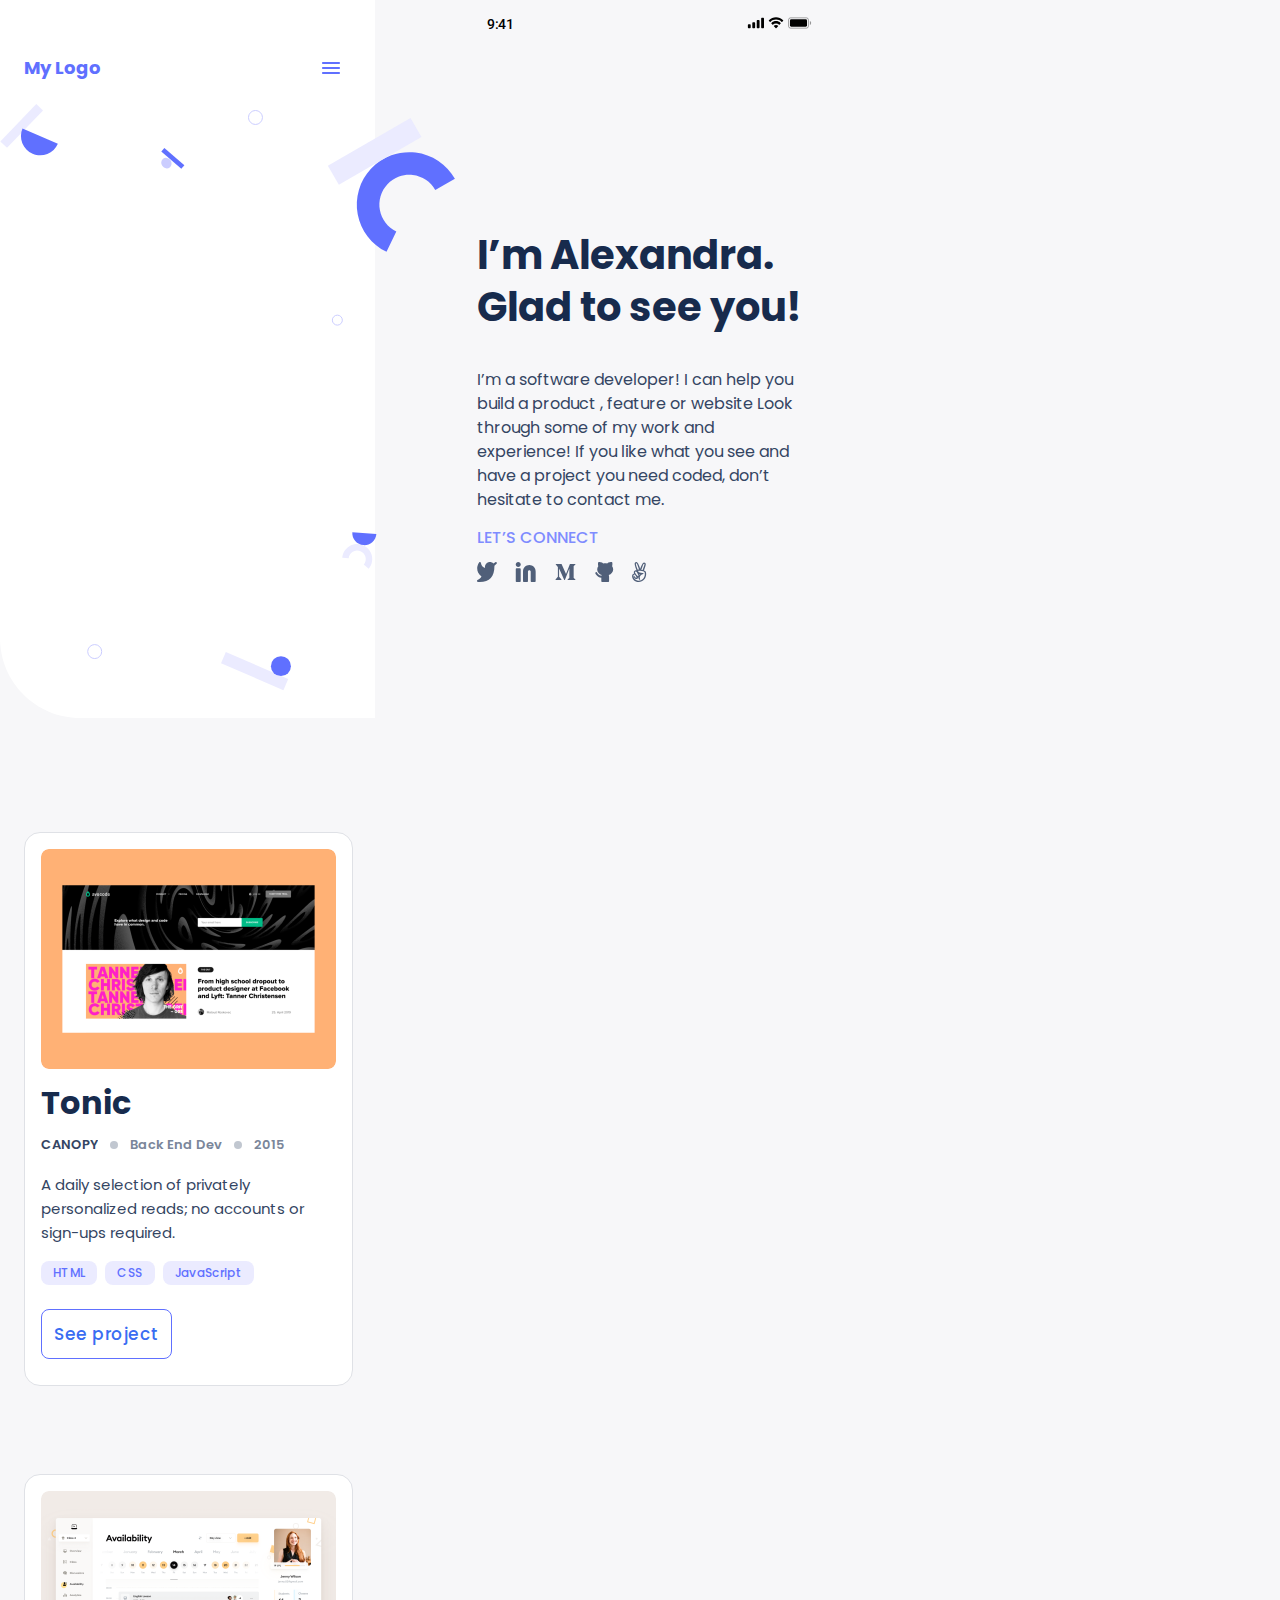
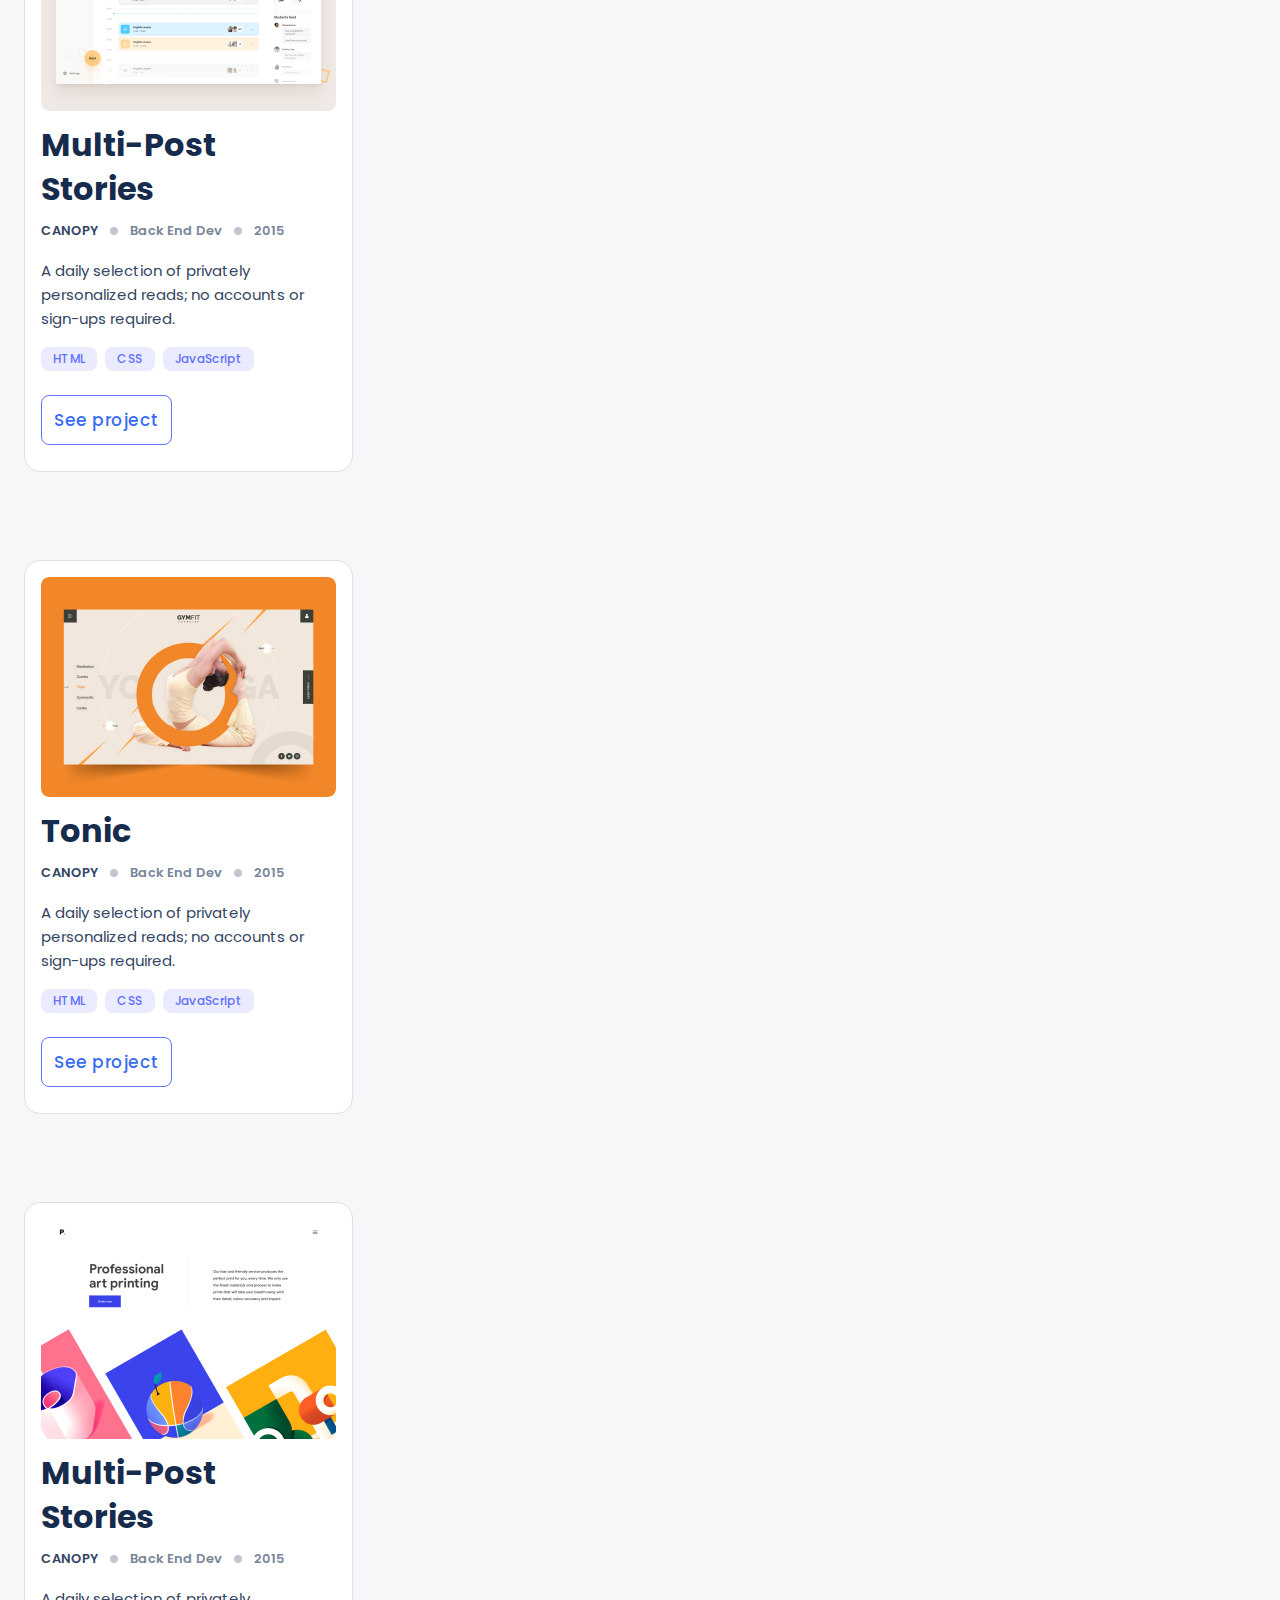
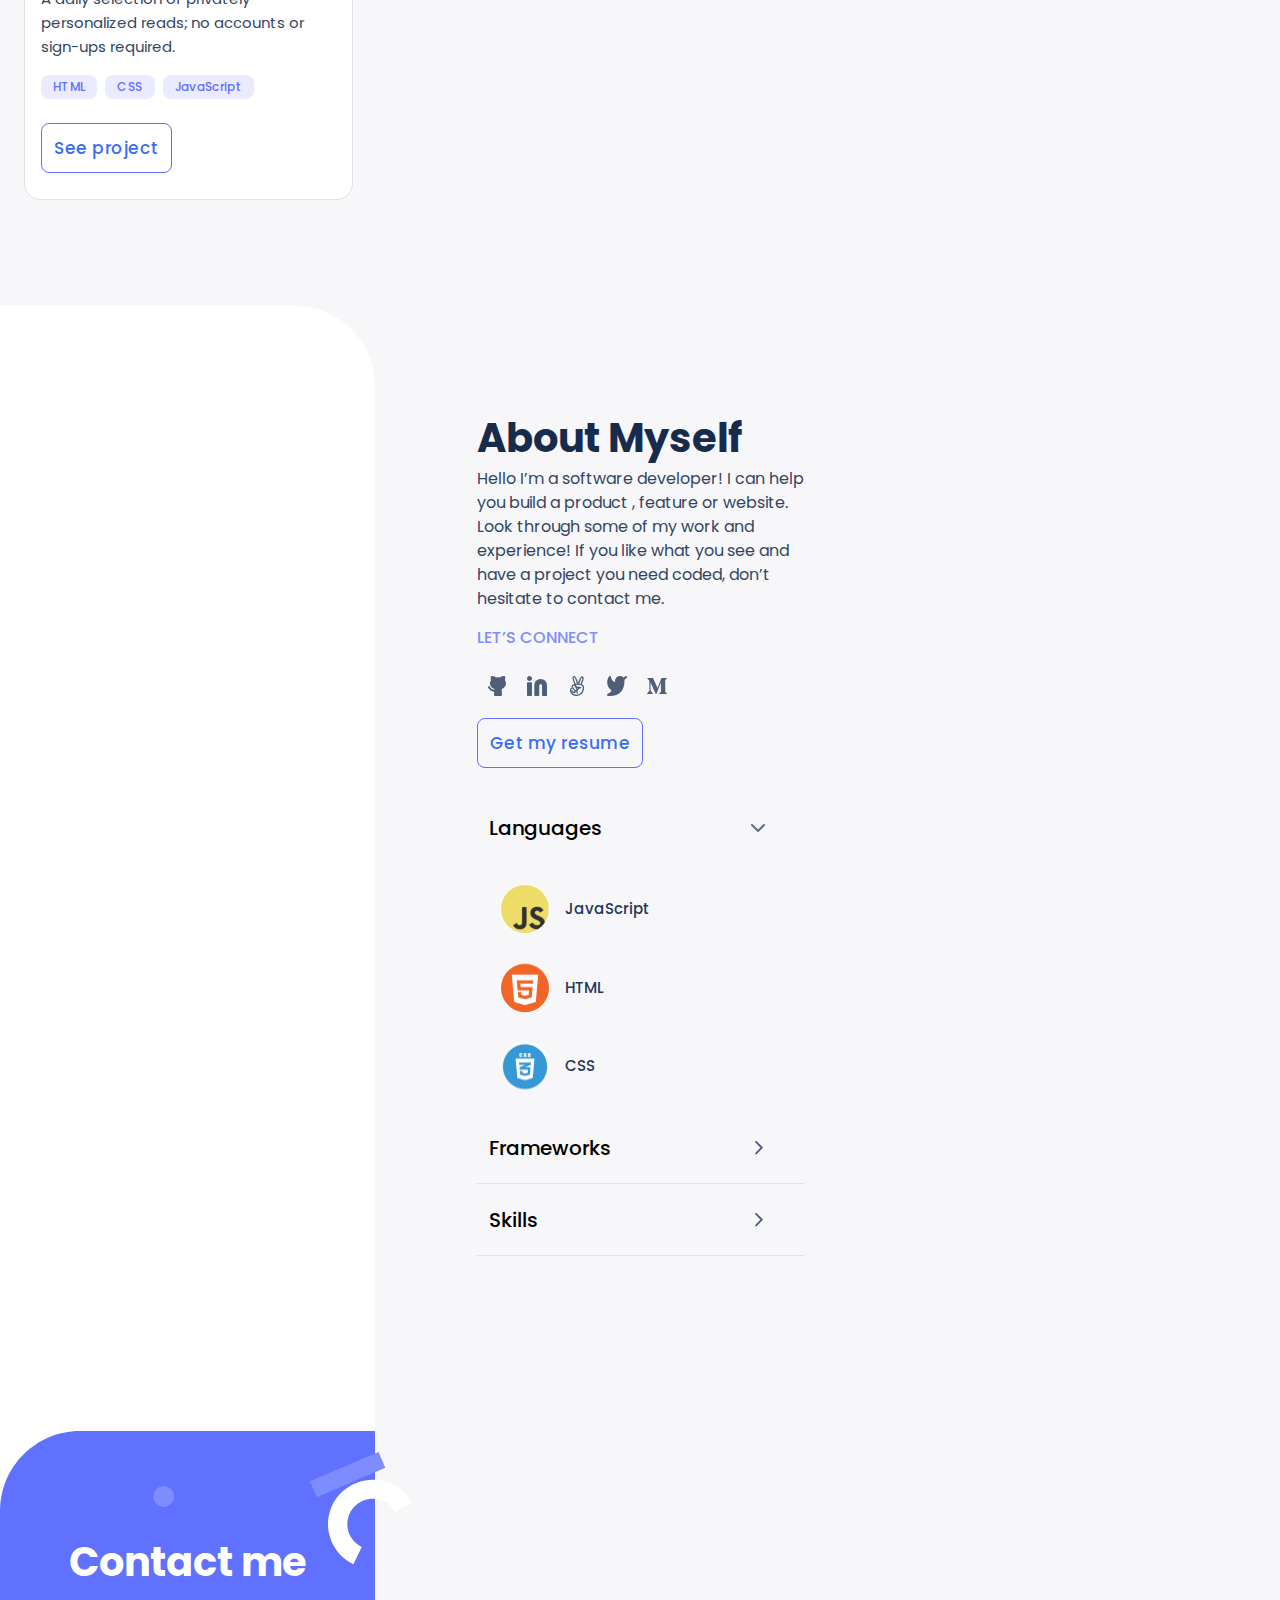
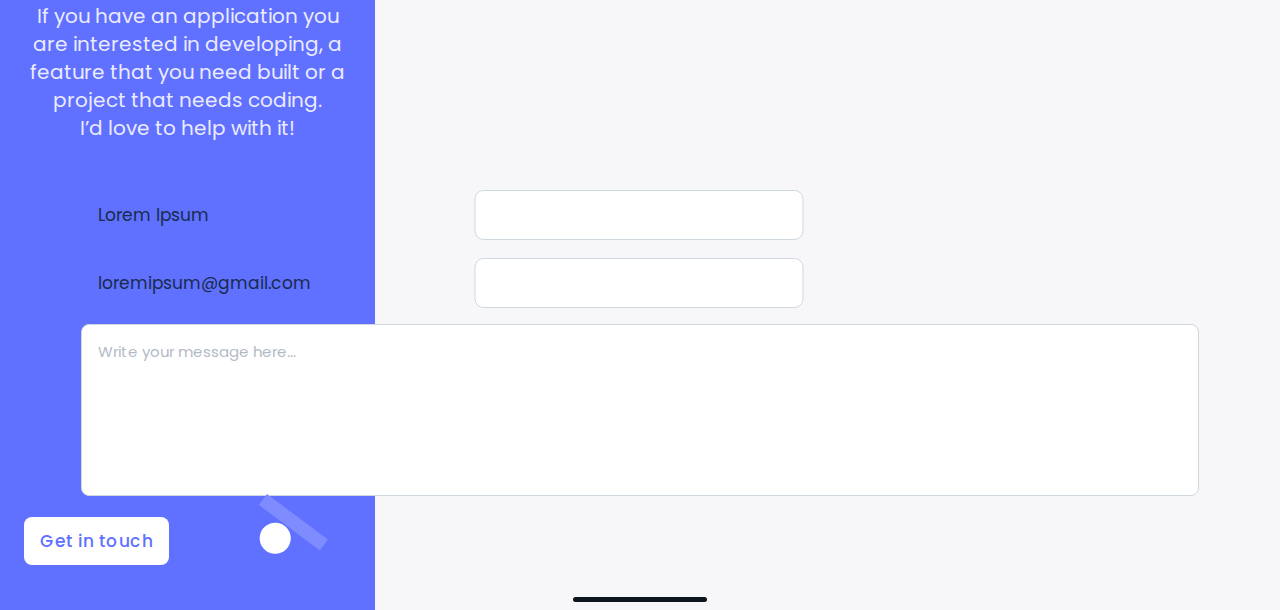
==== mobile-main-page/template-1-mobile-main.html @ d0fcd08b "uploading to git-hub" ====
<!DOCTYPE html>
<html>
  <head>
    <meta charset="utf-8" />
    <meta name="viewport" content="initial-scale=1, width=device-width" />

    <link rel="stylesheet" href="./global.css" />
    <link rel="stylesheet" href="./template-1-mobile-main.css" />
    <link
      rel="stylesheet"
      href="https://fonts.googleapis.com/css2?family=Poppins:wght@400;500;600;700&display=swap"
    />
    <link
      rel="stylesheet"
      href="https://fonts.googleapis.com/css2?family=Roboto:wght@500&display=swap"
    />
  </head>
  <body>
    <div class="template-1-mobile-main">
      <img
        class="header-background-mobile-icon"
        alt=""
        src="./public/headerbackgroundmobile.svg"
      />

      <img
        class="header-shapes-mobile-icon"
        alt=""
        src="./public/headershapes-mobile.svg"
      />

      <img
        class="base-about-my-self"
        alt=""
        src="./public/base-about-my-self.svg"
      />

      <img class="contact-me-icon" alt="" src="./public/contact-me.svg" />

      <div class="text-area1">
        <div class="containerbasic5">
          <div class="container5"></div>
        </div>
        <div class="input-text3">Write your message here...</div>
      </div>
      <div class="text-fieldactivated2">
        <img
          class="containerbasic-icon2"
          alt=""
          src="./public/containerbasic1.svg"
        />

        <div class="input-text4">Lorem Ipsum</div>
      </div>
      <img
        class="contact-form-shapes-mobile"
        alt=""
        src="./public/contact-form-shapesmobile.svg"
      />

      <div class="headline">
        <b class="primary-text18">
          <span class="primary-text-txt-container1">
            <p class="multi-post">I’m Alexandra.</p>
            <p class="multi-post">Glad to see you!</p>
          </span>
        </b>
        <div class="primary-text19">
          I’m a software developer! I can help you build a product , feature or
          website Look through some of my work and experience! If you like what
          you see and have a project you need coded, don’t hesitate to contact
          me.
        </div>
        <div class="social-media2">
          <div class="normal-buttontertiarydisable-group">
            <div class="lets-connect2">LET’S CONNECT</div>
          </div>
        </div>
        <img
          class="social-media-icons1"
          alt=""
          src="./public/social-media-icons1.svg"
        />
      </div>
      <div class="about-my-self">
        <div class="top">
          <b class="primary-text20">About Myself</b>
          <div class="primary-text21">
            Hello I’m a software developer! I can help you build a product ,
            feature or website. Look through some of my work and experience! If
            you like what you see and have a project you need coded, don’t
            hesitate to contact me.
          </div>
          <div class="social-media3">
            <div class="normal-buttontertiarydisable-group">
              <div class="lets-connect2">LET’S CONNECT</div>
            </div>
            <div class="normal-buttontertiarydisable-group">
              <div class="normal-buttontertiarydisable7">
                <img
                  class="iconsicon-menu"
                  alt=""
                  src="./public/iconsicon-github1.svg"
                />
              </div>
              <div class="normal-buttontertiarydisable7">
                <img
                  class="iconsicon-menu"
                  alt=""
                  src="./public/iconsicon--linkedin1.svg"
                />
              </div>
              <div class="normal-buttontertiarydisable7">
                <img
                  class="iconsicon-menu"
                  alt=""
                  src="./public/iconsicon--angelist1.svg"
                />
              </div>
              <div class="normal-buttontertiarydisable7">
                <img
                  class="iconsicon-menu"
                  alt=""
                  src="./public/iconsicon--twitter1.svg"
                />
              </div>
              <div class="normal-buttontertiarydisable7">
                <img
                  class="iconsicon-menu"
                  alt=""
                  src="./public/iconsicon--medium.svg"
                />
              </div>
            </div>
          </div>
          <div class="normal-buttonsecondaryenable4">
            <div class="get-my-resume1">Get my resume</div>
          </div>
        </div>
        <div class="skill-list1">
          <div class="frame-group">
            <div class="languages-group">
              <div class="languages1">Languages</div>
              <div class="normal-buttontertiarydisable11">
                <img
                  class="iconsicon-menu"
                  alt=""
                  src="./public/iconsicon--chevron--down--larger.svg"
                />
              </div>
              <div class="separator-bottom3"></div>
            </div>
            <div class="langguage-list1">
              <div class="html-parent">
                <img
                  class="ellipse-icon"
                  alt=""
                  src="./public/ellipse-1@2x.png"
                />

                <div class="javascript5">JavaScript</div>
              </div>
              <div class="html-parent">
                <div class="javascript5">HTML</div>
                <img
                  class="ellipse-icon"
                  alt=""
                  src="./public/ellipse-13@2x.png"
                />
              </div>
              <div class="html-parent">
                <div class="javascript5">CSS</div>
                <img
                  class="ellipse-icon"
                  alt=""
                  src="./public/ellipse-14@2x.png"
                />
              </div>
            </div>
          </div>
          <div class="languages-group">
            <div class="languages1">Frameworks</div>
            <div class="normal-buttontertiarydisable11">
              <img
                class="iconsicon-menu"
                alt=""
                src="./public/iconsicon--chevron--right--larger1.svg"
              />
            </div>
            <div class="separator-bottom4"></div>
          </div>
          <div class="languages-group">
            <div class="languages1">Skills</div>
            <div class="normal-buttontertiarydisable11">
              <img
                class="iconsicon-menu"
                alt=""
                src="./public/iconsicon--chevron--right--larger1.svg"
              />
            </div>
            <div class="separator-bottom4"></div>
          </div>
        </div>
      </div>
      <div class="works">
        <div class="card-works">
          <img
            class="snapshoot-portfolio-icon4"
            alt=""
            src="./public/snapshoot-portfolio4@2x.png"
          />

          <div class="top">
            <div class="top">
              <b class="project-title4">Tonic</b>
              <div class="client-parent1">
                <div class="client4">
                  <div class="text15">CANOPY</div>
                </div>
                <div class="counter8"></div>
                <div class="role4">
                  <div class="text15">Back End Dev</div>
                </div>
                <div class="counter8"></div>
                <div class="role4">
                  <div class="text15">2015</div>
                </div>
              </div>
            </div>
            <div class="primary-text23">
              A daily selection of privately personalized reads; no accounts or
              sign-ups required.
            </div>
            <div class="tags4">
              <div class="tag15">
                <div class="html6">HTML</div>
              </div>
              <div class="tag15">
                <div class="html6">CSS</div>
              </div>
              <div class="tag15">
                <div class="html6">JavaScript</div>
              </div>
            </div>
            <div class="action4">
              <div class="normal-buttonsecondaryenable5">
                <div class="get-my-resume1">See project</div>
              </div>
            </div>
          </div>
        </div>
        <div class="card-works">
          <img
            class="snapshoot-portfolio-icon4"
            alt=""
            src="./public/snapshoot-portfolio5@2x.png"
          />

          <div class="top">
            <div class="top">
              <b class="project-title5">
                <p class="multi-post">Multi-Post</p>
                <p class="multi-post">Stories</p>
              </b>
              <div class="client-parent1">
                <div class="client4">
                  <div class="text15">CANOPY</div>
                </div>
                <div class="counter8"></div>
                <div class="role4">
                  <div class="text15">Back End Dev</div>
                </div>
                <div class="counter8"></div>
                <div class="role4">
                  <div class="text15">2015</div>
                </div>
              </div>
            </div>
            <div class="primary-text23">
              A daily selection of privately personalized reads; no accounts or
              sign-ups required.
            </div>
            <div class="tags4">
              <div class="tag15">
                <div class="html6">HTML</div>
              </div>
              <div class="tag15">
                <div class="html6">CSS</div>
              </div>
              <div class="tag15">
                <div class="html6">JavaScript</div>
              </div>
            </div>
            <div class="action4">
              <div class="normal-buttonsecondaryenable5">
                <div class="get-my-resume1">See project</div>
              </div>
            </div>
          </div>
        </div>
        <div class="card-works">
          <img
            class="snapshoot-portfolio-icon4"
            alt=""
            src="./public/snapshoot-portfolio6@2x.png"
          />

          <div class="top">
            <div class="top">
              <b class="project-title4">Tonic</b>
              <div class="client-parent1">
                <div class="client4">
                  <div class="text15">CANOPY</div>
                </div>
                <div class="counter8"></div>
                <div class="role4">
                  <div class="text15">Back End Dev</div>
                </div>
                <div class="counter8"></div>
                <div class="role4">
                  <div class="text15">2015</div>
                </div>
              </div>
            </div>
            <div class="primary-text23">
              A daily selection of privately personalized reads; no accounts or
              sign-ups required.
            </div>
            <div class="tags4">
              <div class="tag15">
                <div class="html6">HTML</div>
              </div>
              <div class="tag15">
                <div class="html6">CSS</div>
              </div>
              <div class="tag15">
                <div class="html6">JavaScript</div>
              </div>
            </div>
            <div class="action4">
              <div class="normal-buttonsecondaryenable5">
                <div class="get-my-resume1">See project</div>
              </div>
            </div>
          </div>
        </div>
        <div class="card-works">
          <img
            class="snapshoot-portfolio-icon4"
            alt=""
            src="./public/snapshoot-portfolio7@2x.png"
          />

          <div class="top">
            <div class="top">
              <b class="project-title5">
                <p class="multi-post">Multi-Post</p>
                <p class="multi-post">Stories</p>
              </b>
              <div class="client-parent1">
                <div class="client4">
                  <div class="text15">CANOPY</div>
                </div>
                <div class="counter8"></div>
                <div class="role4">
                  <div class="text15">Back End Dev</div>
                </div>
                <div class="counter8"></div>
                <div class="role4">
                  <div class="text15">2015</div>
                </div>
              </div>
            </div>
            <div class="primary-text23">
              A daily selection of privately personalized reads; no accounts or
              sign-ups required.
            </div>
            <div class="tags4">
              <div class="tag15">
                <div class="html6">HTML</div>
              </div>
              <div class="tag15">
                <div class="html6">CSS</div>
              </div>
              <div class="tag15">
                <div class="html6">JavaScript</div>
              </div>
            </div>
            <div class="action4">
              <div class="normal-buttonsecondaryenable5">
                <div class="get-my-resume1">See project</div>
              </div>
            </div>
          </div>
        </div>
      </div>
      <b class="primary-text30">Contact me</b>
      <div class="primary-text31">
        <p class="multi-post">
          If you have an application you are interested in developing, a feature
          that you need built or a project that needs coding.
        </p>
        <p class="multi-post">I’d love to help with it!</p>
      </div>
      <div class="text-fieldactivated3">
        <img
          class="containerbasic-icon2"
          alt=""
          src="./public/containerbasic1.svg"
        />

        <div class="input-text4">loremipsum@gmail.com</div>
      </div>
      <div class="app-bar-compact-dark-ios">
        <div class="container6"></div>
        <div class="toolbar-dark-compact">
          <div class="toolbar-container"></div>
          <div class="logo-placeholder1">
            <b class="my-logo1">My Logo</b>
          </div>
          <div class="normal-buttontertiaryenabled2">
            <img
              class="iconsicon-menu"
              alt=""
              src="./public/iconsicon--menu.svg"
            />
          </div>
        </div>
      </div>
      <div class="barsstatus-bars-light">
        <div class="rectangle"></div>
        <img
          class="barsstatus-bars-light-child"
          alt=""
          src="./public/group-3.svg"
        />

        <div class="time-style">
          <div class="time"><span class="span">9:4</span>1</div>
        </div>
      </div>
      <div class="home-indicatorlight">
        <div class="shape"></div>
      </div>
      <div class="normal-buttonprimaryenabled1">
        <div class="get-my-resume1">Get in touch</div>
      </div>
    </div>
  </body>
</html>
---- mobile-main-page/global.css ----
body {
  margin: 0;
  line-height: normal;
}

:root {
  /* fonts */
  --body-1: Poppins;
  --font-roboto: Roboto;

  /* font sizes */
  --body-3-size: 15px;
  --font-size-lg: 18px;
  --body-2-bolder-size: 16px;
  --body-1-size: 20px;
  --header-1-size: 48px;
  --theme-1-button-normal-size: 17px;
  --button-small-size: 12px;
  --header-2-size: 40px;
  --caption-1-bolder-size: 13px;
  --font-size-13xl: 32px;

  /* Colors */
  --neutrals-n10: #f7f7f9;
  --theme-1-neutrals-10: #f4f5f7;
  --theme-1-neutrals-3: #344563;
  --neutrals-n700: #253858;
  --neutral-n800: #172b4d;
  --primary-b400: #6070ff;
  --primary-b500: #4053fc;
  --primary-b300: #7f8cff;
  --primary-b5001: #396df2;
  --base-900: #181e25;
  --theme-1-neutrals-1: #091e42;
  --mono-black: #0d151e;
  --neutrals-n40: #dfe1e6;
  --primary-b50: #ebebff;
  --theme-1-neutrals-6: #6b778c;
  --neutrals-n50: #c1c7d0;
  --neutrals-n60: #b3bac5;
  --neutral-n0: #fff;
  --primary-b200: #a7aeff;
  --base-100: #cfd8dc;
  --color-black: #000;
  --neutrals-n100: #7a869a;

  /* Gaps */
  --gap-5xs: 8px;
  --gap-xs: 12px;
  --gap-5xl: 24px;
  --gap-base: 16px;

  /* Paddings */
  --padding-3xs: 10px;
  --padding-xs: 12px;
  --padding-5xs: 8px;
  --padding-5xl: 24px;
  --padding-9xs: 4px;
  --padding-base: 16px;
  --padding-95xl: 114px;

  /* Border radiuses */
  --br-5xs: 8px;
  --br-5xl: 24px;
  --br-base: 16px;

  /* Effects */
  --base-soft: 0px 48px 48px rgba(37, 47, 137, 0.08);
  --button-1: 0px 8px 16px rgba(64, 83, 252, 0.24);
}
---- mobile-main-page/template-1-mobile-main.css ----
.header-background-mobile-icon {
  position: absolute;
  top: 0;
  left: 0;
  width: 375px;
  height: 718px;
}
.header-shapes-mobile-icon {
  position: absolute;
  top: 104px;
  left: 0;
  width: 462px;
  height: 587.15px;
}
.base-about-my-self,
.contact-me-icon {
  position: absolute;
  top: 3506px;
  left: 0;
  width: 375px;
  height: 1263px;
}
.contact-me-icon {
  top: 4631px;
  height: 779px;
}
.container5 {
  position: absolute;
  height: calc(100% + 2px);
  width: calc(100% + 2px);
  top: -1px;
  right: -1px;
  bottom: -1px;
  left: -1px;
  border-radius: var(--br-5xs);
  background-color: var(--neutral-n0);
  border: 1px solid var(--base-100);
  box-sizing: border-box;
}
.containerbasic5 {
  position: absolute;
  height: 100%;
  width: 100%;
  top: 0;
  right: 0;
  bottom: 0;
  left: 0;
}
.input-text3 {
  position: absolute;
  height: calc(100% - 30px);
  width: calc(100% - 54px);
  top: 15px;
  left: 16px;
  line-height: 24px;
  display: inline-block;
}
.text-area1 {
  position: absolute;
  height: 3.14%;
  width: 87.2%;
  top: 94.73%;
  right: 6.4%;
  bottom: 2.13%;
  left: 6.4%;
  font-size: var(--body-3-size);
  color: var(--neutrals-n60);
}
.containerbasic-icon2 {
  position: absolute;
  width: calc(100% + 2px);
  top: calc(50% - 25px);
  right: -1px;
  left: -1px;
  max-width: 100%;
  overflow: hidden;
  height: 50px;
}
.input-text4 {
  position: absolute;
  width: calc(100% - 54px);
  top: calc(50% - 9px);
  left: 16px;
  line-height: 20px;
  display: flex;
  align-items: center;
  height: 18px;
}
.text-fieldactivated2 {
  position: absolute;
  height: 0.89%;
  width: 87.2%;
  top: 92.26%;
  right: 6.4%;
  bottom: 6.86%;
  left: 6.4%;
}
.contact-form-shapes-mobile {
  position: absolute;
  top: 4652px;
  left: 153px;
  width: 265px;
  height: 709.17px;
}
.primary-text-txt-container1 {
  line-break: anywhere;
  width: 100%;
}
.primary-text18 {
  position: relative;
  font-size: var(--header-2-size);
  line-height: 52px;
  display: flex;
  align-items: center;
  width: 327px;
  height: 150px;
  flex-shrink: 0;
}
.lets-connect2,
.primary-text19 {
  position: relative;
  line-height: 24px;
}
.primary-text19 {
  color: var(--theme-1-neutrals-3);
  display: inline-block;
  width: 327px;
  height: 146px;
  flex-shrink: 0;
}
.lets-connect2 {
  font-weight: 500;
}
.social-media2 {
  overflow: hidden;
  display: flex;
  flex-direction: column;
  align-items: flex-start;
  justify-content: flex-start;
  color: var(--primary-b300);
}
.social-media-icons1 {
  position: relative;
  width: 170.17px;
  height: 20px;
}
.headline {
  position: absolute;
  top: 92px;
  left: calc(50% - 187.5px);
  overflow: hidden;
  display: flex;
  flex-direction: column;
  align-items: flex-start;
  justify-content: flex-start;
  padding: var(--padding-95xl) var(--padding-5xl);
  gap: var(--gap-xs);
  font-size: var(--body-2-bolder-size);
}
.primary-text20,
.primary-text21 {
  position: relative;
  width: 327px;
  flex-shrink: 0;
}
.primary-text20 {
  font-size: var(--header-2-size);
  line-height: 52px;
  display: flex;
  align-items: center;
  height: 35px;
}
.primary-text21 {
  line-height: 24px;
  color: var(--theme-1-neutrals-3);
  display: inline-block;
  height: 147px;
}
.normal-buttontertiarydisable7 {
  border-radius: var(--br-5xs);
  overflow: hidden;
  display: flex;
  flex-direction: row;
  align-items: flex-start;
  justify-content: flex-start;
  padding: var(--padding-5xs);
}
.normal-buttontertiarydisable-group,
.social-media3 {
  overflow: hidden;
  display: flex;
  flex-direction: row;
  align-items: center;
  justify-content: flex-start;
}
.social-media3 {
  flex-direction: column;
  align-items: flex-start;
  gap: var(--gap-base);
  color: var(--primary-b300);
}
.get-my-resume1 {
  position: relative;
  letter-spacing: 0.03em;
  line-height: 24px;
  font-weight: 500;
}
.normal-buttonsecondaryenable4,
.top {
  overflow: hidden;
  display: flex;
  justify-content: flex-start;
}
.normal-buttonsecondaryenable4 {
  border-radius: var(--br-5xs);
  border: 1px solid var(--primary-b400);
  flex-direction: row;
  align-items: center;
  padding: var(--padding-xs);
  text-align: center;
  font-size: var(--theme-1-button-normal-size);
  color: var(--primary-b5001);
}
.top {
  flex-direction: column;
  align-items: flex-start;
  gap: var(--gap-xs);
}
.languages1 {
  position: absolute;
  width: calc(100% - 90px);
  top: calc(50% - 12px);
  left: 12px;
  line-height: 24px;
  font-weight: 500;
  display: flex;
  align-items: center;
}
.normal-buttontertiarydisable11 {
  position: absolute;
  top: calc(50% - 20px);
  right: 26px;
  border-radius: var(--br-5xs);
  overflow: hidden;
  display: flex;
  flex-direction: row;
  align-items: flex-start;
  justify-content: flex-start;
  padding: var(--padding-5xs);
}
.separator-bottom3 {
  position: absolute;
  width: 100%;
  right: 0;
  bottom: 0;
  left: 0;
  background-color: var(--neutrals-n40);
  height: 1px;
  display: none;
}
.languages-group {
  position: relative;
  width: 327px;
  height: 72px;
  overflow: hidden;
  flex-shrink: 0;
}
.ellipse-icon {
  position: absolute;
  top: calc(50% - 25.36px);
  left: 11px;
  border-radius: 50%;
  width: 50px;
  height: 50px;
  object-fit: cover;
}
.javascript5 {
  position: absolute;
  width: calc(100% - 88px);
  top: calc(50% - 12.36px);
  left: 76px;
  line-height: 20px;
  font-weight: 500;
  display: flex;
  align-items: center;
  height: 24px;
}
.html-parent {
  position: relative;
  border-radius: var(--br-5xs);
  background-color: var(--neutrals-n10);
  width: 303px;
  height: 66.72px;
  overflow: hidden;
  flex-shrink: 0;
}
.frame-group,
.langguage-list1 {
  overflow: hidden;
  display: flex;
  flex-direction: column;
  justify-content: flex-start;
}
.langguage-list1 {
  align-items: center;
  padding: var(--padding-xs);
  gap: var(--gap-xs);
  font-size: var(--body-3-size);
  color: var(--neutrals-n700);
}
.frame-group {
  align-items: flex-start;
}
.separator-bottom4 {
  position: absolute;
  width: 100%;
  right: 0;
  bottom: 0;
  left: 0;
  background-color: var(--neutrals-n40);
  height: 1px;
}
.about-my-self,
.skill-list1 {
  overflow: hidden;
  display: flex;
  flex-direction: column;
  align-items: center;
  justify-content: flex-start;
}
.skill-list1 {
  font-size: var(--body-1-size);
  color: var(--color-black);
}
.about-my-self {
  position: absolute;
  top: 3506px;
  left: calc(50% - 187.5px);
  padding: var(--padding-95xl) var(--padding-5xl);
  gap: var(--gap-5xl);
  font-size: var(--body-2-bolder-size);
}
.snapshoot-portfolio-icon4 {
  position: relative;
  border-radius: var(--br-5xs);
  width: 295px;
  height: 220px;
  overflow: hidden;
  flex-shrink: 0;
  object-fit: cover;
}
.project-title4 {
  position: relative;
  line-height: 44px;
  display: inline-block;
  width: 295px;
  height: 36px;
  flex-shrink: 0;
}
.text15 {
  position: relative;
  line-height: 16px;
  font-weight: 600;
}
.client4 {
  overflow: hidden;
  display: flex;
  flex-direction: row;
  align-items: center;
  justify-content: flex-start;
  padding: var(--padding-5xs) 0;
  color: var(--theme-1-neutrals-3);
}
.counter8 {
  position: relative;
  border-radius: 50%;
  background-color: var(--neutrals-n50);
  width: 8px;
  height: 8px;
}
.client-parent1,
.role4 {
  overflow: hidden;
  display: flex;
  flex-direction: row;
  align-items: center;
  justify-content: flex-start;
}
.role4 {
  padding: var(--padding-5xs) 0;
}
.client-parent1 {
  gap: var(--gap-xs);
  font-size: var(--caption-1-bolder-size);
  color: var(--neutrals-n100);
}
.primary-text23 {
  position: relative;
  font-size: var(--body-3-size);
  line-height: 24px;
  color: var(--theme-1-neutrals-3);
  display: inline-block;
  width: 295px;
  height: 76px;
  flex-shrink: 0;
}
.html6 {
  position: relative;
  letter-spacing: 0.03em;
  line-height: 16px;
  font-weight: 500;
}
.tag15 {
  border-radius: var(--br-5xs);
  background-color: var(--primary-b50);
  padding: var(--padding-9xs) var(--padding-xs);
}
.normal-buttonsecondaryenable5,
.tag15,
.tags4 {
  overflow: hidden;
  display: flex;
  flex-direction: row;
  align-items: center;
  justify-content: flex-start;
}
.tags4 {
  gap: var(--gap-5xs);
  font-size: var(--button-small-size);
  color: var(--primary-b400);
}
.normal-buttonsecondaryenable5 {
  position: absolute;
  top: calc(50% - 24px);
  left: 0;
  border-radius: var(--br-5xs);
  border: 1px solid var(--primary-b400);
  padding: var(--padding-xs);
}
.action4 {
  position: relative;
  width: 295px;
  height: 72px;
  text-align: center;
  font-size: var(--theme-1-button-normal-size);
  color: var(--primary-b5001);
}
.card-works {
  border-radius: var(--br-base);
  background-color: var(--neutral-n0);
  border: 1px solid var(--neutrals-n40);
  overflow: hidden;
  display: flex;
  flex-direction: column;
  align-items: center;
  justify-content: flex-start;
  padding: var(--padding-base);
  gap: var(--gap-xs);
}
.multi-post {
  margin: 0;
}
.project-title5 {
  position: relative;
  line-height: 44px;
  display: inline-block;
  width: 295px;
  height: 80px;
  flex-shrink: 0;
}
.works {
  position: absolute;
  top: 718px;
  left: 0;
  overflow: hidden;
  display: flex;
  flex-direction: column;
  align-items: center;
  justify-content: flex-start;
  padding: var(--padding-95xl) var(--padding-5xl);
  gap: 88px;
  font-size: var(--font-size-13xl);
}
.primary-text30,
.primary-text31 {
  position: absolute;
  text-align: center;
}
.primary-text30 {
  top: 4734px;
  left: -213px;
  font-size: var(--header-2-size);
  line-height: 52px;
  display: flex;
  color: var(--neutral-n0);
  align-items: center;
  justify-content: center;
  width: 801px;
  height: 56px;
}
.primary-text31 {
  top: 4802px;
  left: 24px;
  font-size: var(--body-1-size);
  line-height: 28px;
  color: var(--primary-b50);
  display: inline-block;
  width: 327px;
  height: 137px;
}
.text-fieldactivated3 {
  position: absolute;
  height: 0.89%;
  width: 87.2%;
  top: 93.51%;
  right: 6.4%;
  bottom: 5.6%;
  left: 6.4%;
}
.container6,
.toolbar-container {
  position: absolute;
  height: 100%;
  width: 100%;
  top: 0;
  right: 0;
  bottom: 0;
  left: 0;
  display: none;
}
.container6 {
  background: linear-gradient(
    180deg,
    rgba(24, 30, 37, 0.64),
    rgba(24, 30, 37, 0.08) 84%,
    rgba(24, 30, 37, 0.02) 92%,
    rgba(24, 30, 37, 0)
  );
}
.toolbar-container {
  background-color: var(--base-900);
}
.my-logo1 {
  position: relative;
  line-height: 20px;
}
.logo-placeholder1 {
  position: absolute;
  top: calc(50% - 20px);
  left: 12px;
  overflow: hidden;
  display: flex;
  flex-direction: row;
  align-items: center;
  justify-content: flex-start;
  padding: var(--padding-3xs) var(--padding-xs);
}
.iconsicon-menu {
  position: relative;
  width: 24px;
  height: 24px;
  overflow: hidden;
  flex-shrink: 0;
}
.normal-buttontertiaryenabled2 {
  position: absolute;
  top: calc(50% - 20px);
  right: 24px;
  border-radius: var(--br-5xs);
  overflow: hidden;
  display: flex;
  flex-direction: row;
  align-items: flex-start;
  justify-content: flex-start;
  padding: var(--padding-5xs);
}
.toolbar-dark-compact {
  position: absolute;
  height: calc(100% - 44px);
  width: 100%;
  top: 44px;
  right: 0;
  bottom: 0;
  left: 0;
}
.app-bar-compact-dark-ios {
  position: absolute;
  top: 0;
  left: 0;
  width: 375px;
  height: 92px;
  text-align: center;
  font-size: var(--font-size-lg);
  color: var(--primary-b400);
}
.rectangle {
  position: absolute;
  height: 100%;
  width: 100%;
  top: 0;
  right: 0;
  bottom: 0;
  left: 0;
}
.barsstatus-bars-light-child {
  position: absolute;
  top: 17.33px;
  right: 14.67px;
  width: 66.66px;
  height: 11.34px;
}
.span {
  letter-spacing: -0.28px;
}
.time,
.time-style {
  position: absolute;
  width: 54px;
}
.time {
  top: calc(50% - 7.5px);
  left: 0;
  font-weight: 500;
  display: inline-block;
}
.time-style {
  top: 13px;
  left: 21px;
  height: 21px;
}
.barsstatus-bars-light {
  position: absolute;
  top: 0;
  left: calc(50% - 187.5px);
  width: 375px;
  height: 44px;
  overflow: hidden;
  text-align: center;
  font-size: 14px;
  color: var(--color-black);
  font-family: var(--font-roboto);
}
.shape {
  position: absolute;
  bottom: 8px;
  left: calc(50% - 67.5px);
  border-radius: 10px;
  background-color: var(--mono-black);
  width: 134px;
  height: 5px;
}
.home-indicatorlight {
  position: absolute;
  bottom: 0;
  left: calc(50% - 187.5px);
  width: 375px;
  height: 34px;
}
.normal-buttonprimaryenabled1 {
  position: absolute;
  top: 5317px;
  left: 24px;
  border-radius: var(--br-5xs);
  background-color: var(--neutral-n0);
  overflow: hidden;
  display: flex;
  flex-direction: row;
  align-items: center;
  justify-content: flex-start;
  padding: var(--padding-xs) var(--padding-base);
  text-align: center;
  color: var(--primary-b400);
}
.template-1-mobile-main {
  position: relative;
  background-color: var(--neutrals-n10);
  width: 100%;
  height: 5410px;
  overflow: hidden;
  text-align: left;
  font-size: var(--theme-1-button-normal-size);
  color: var(--neutral-n800);
  font-family: var(--body-1);
}
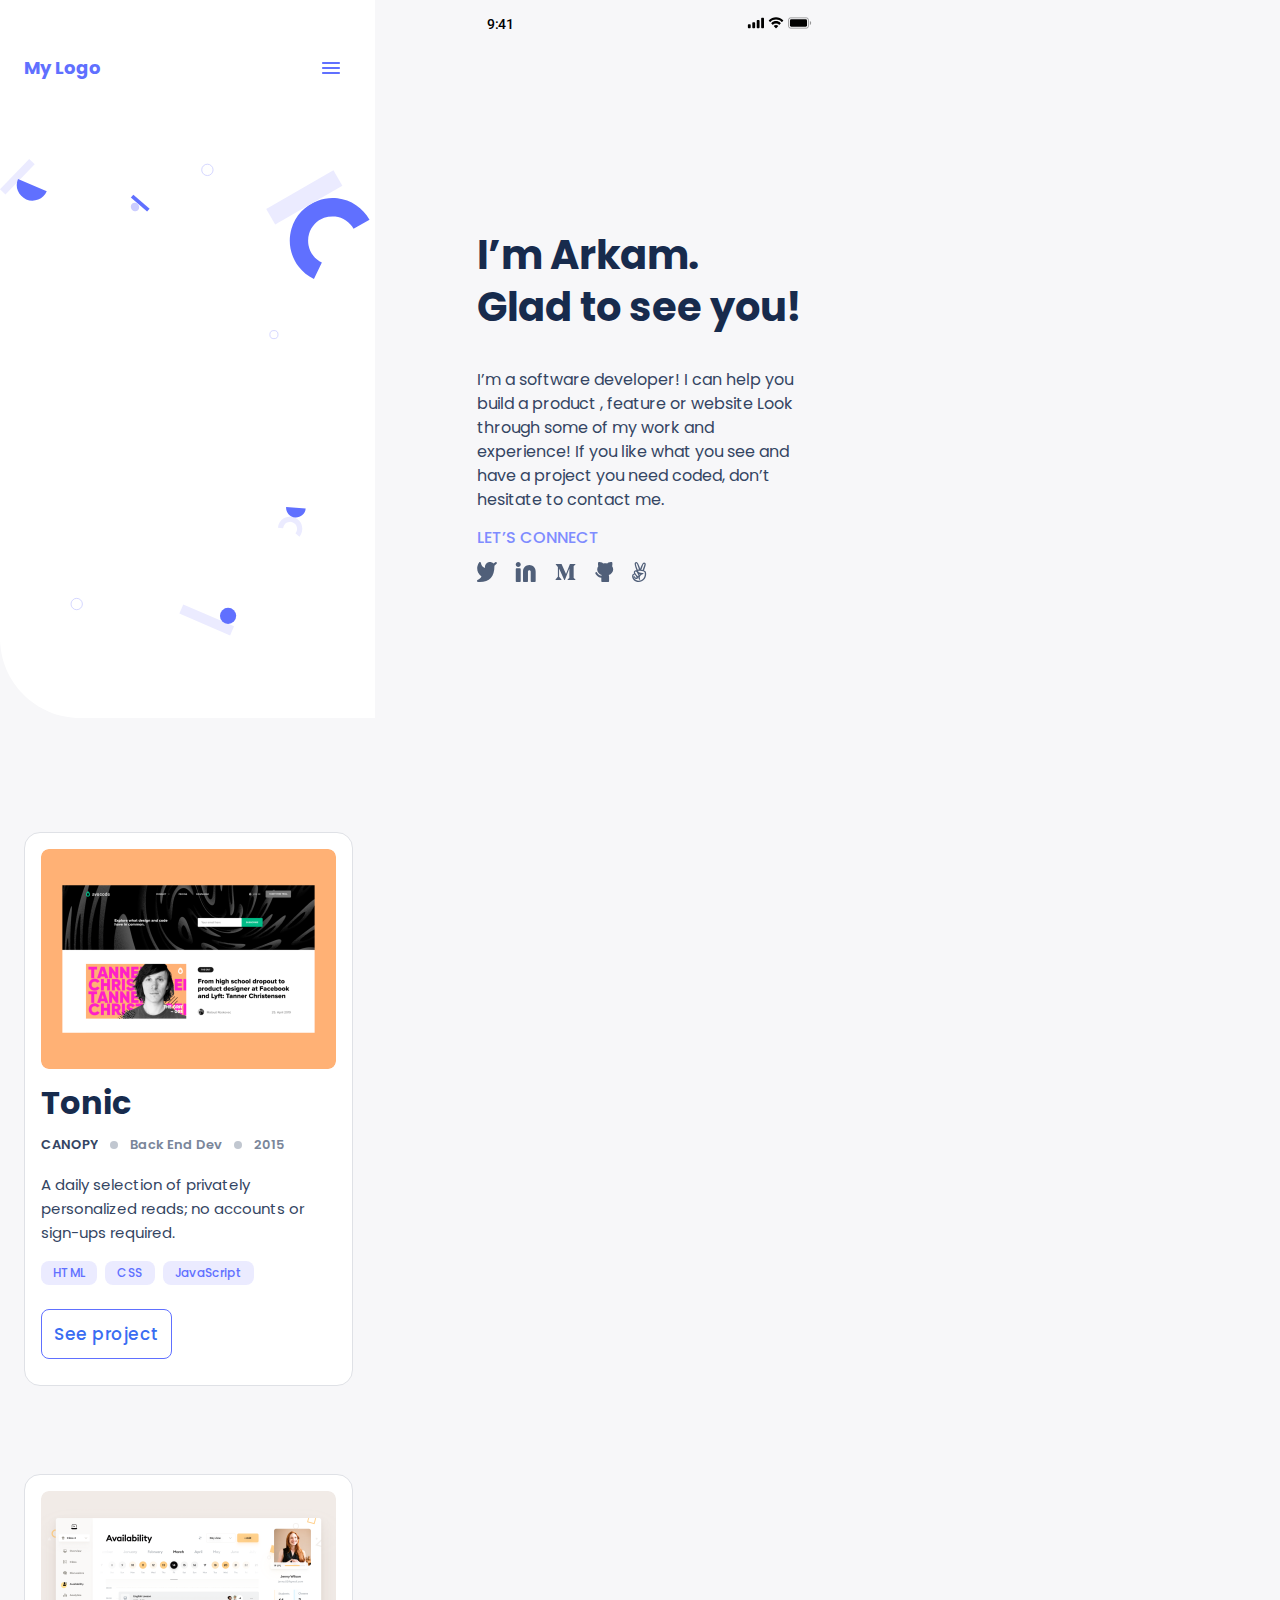
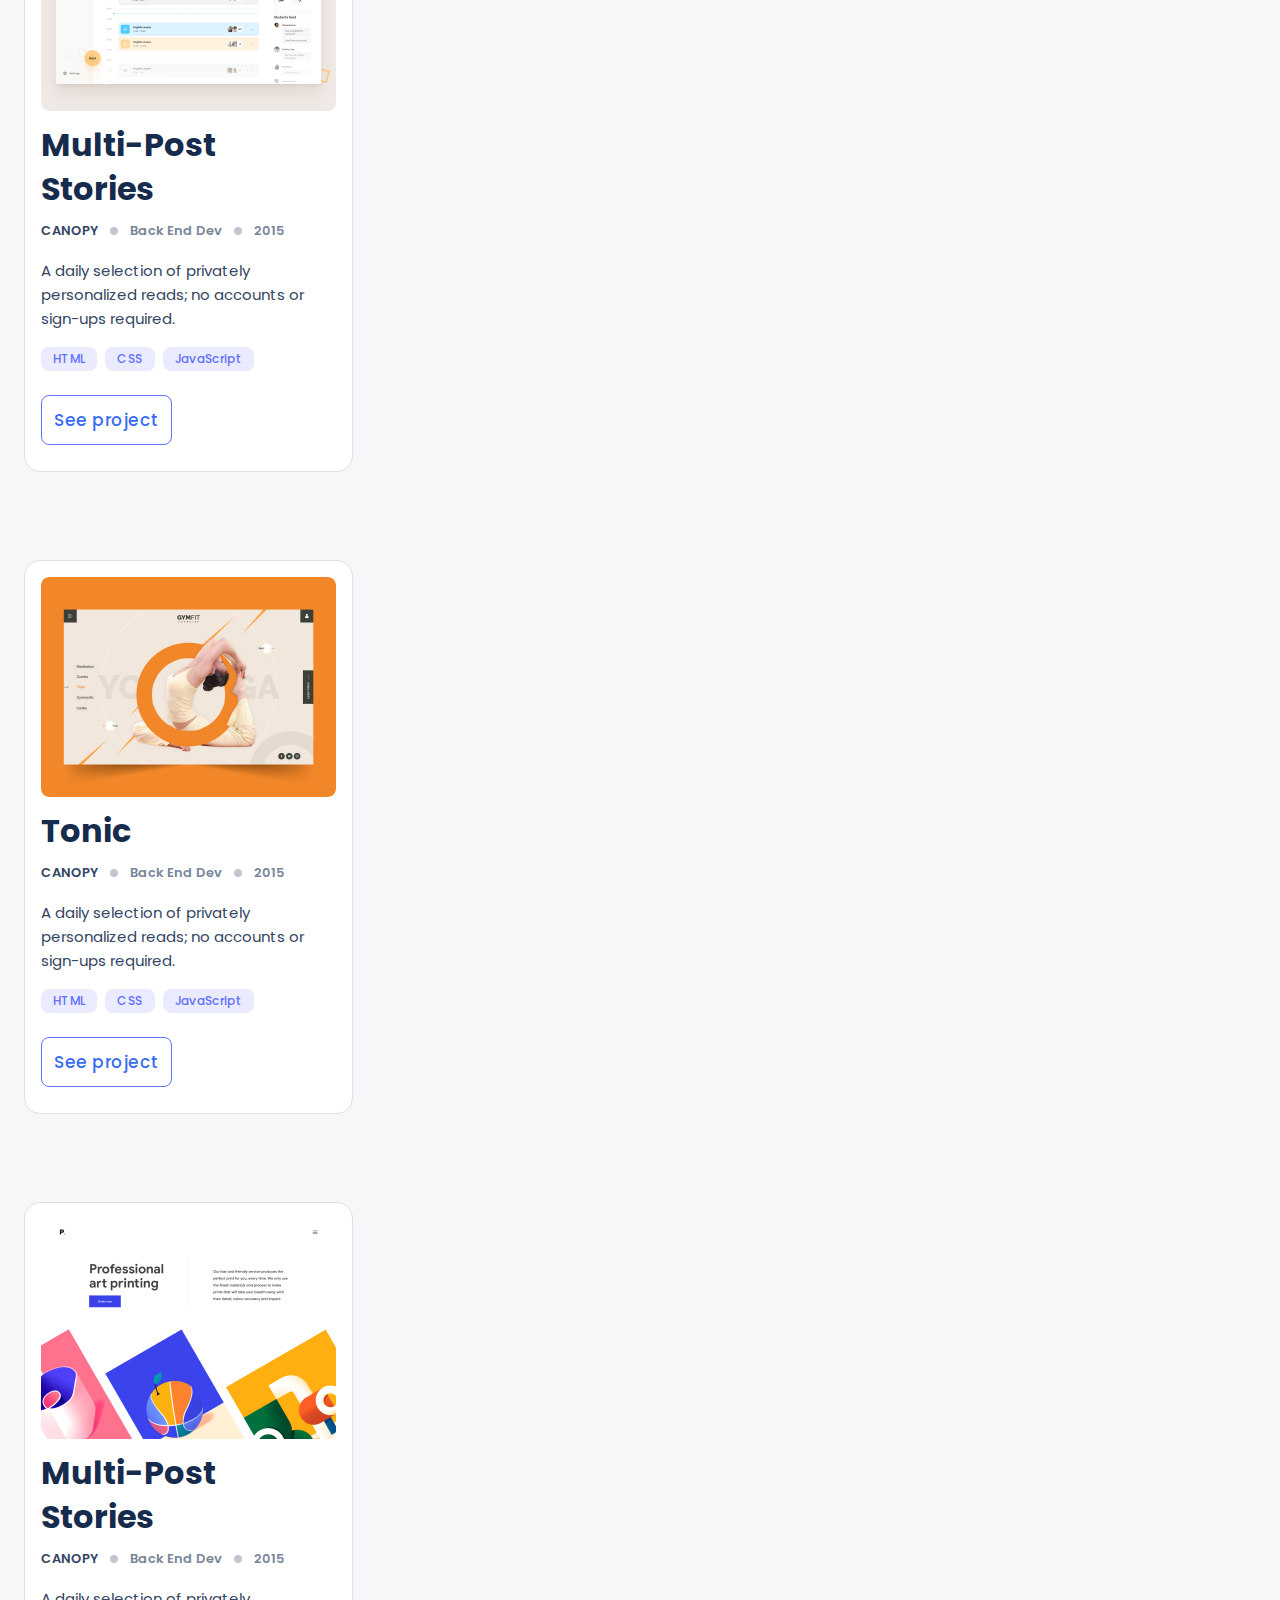
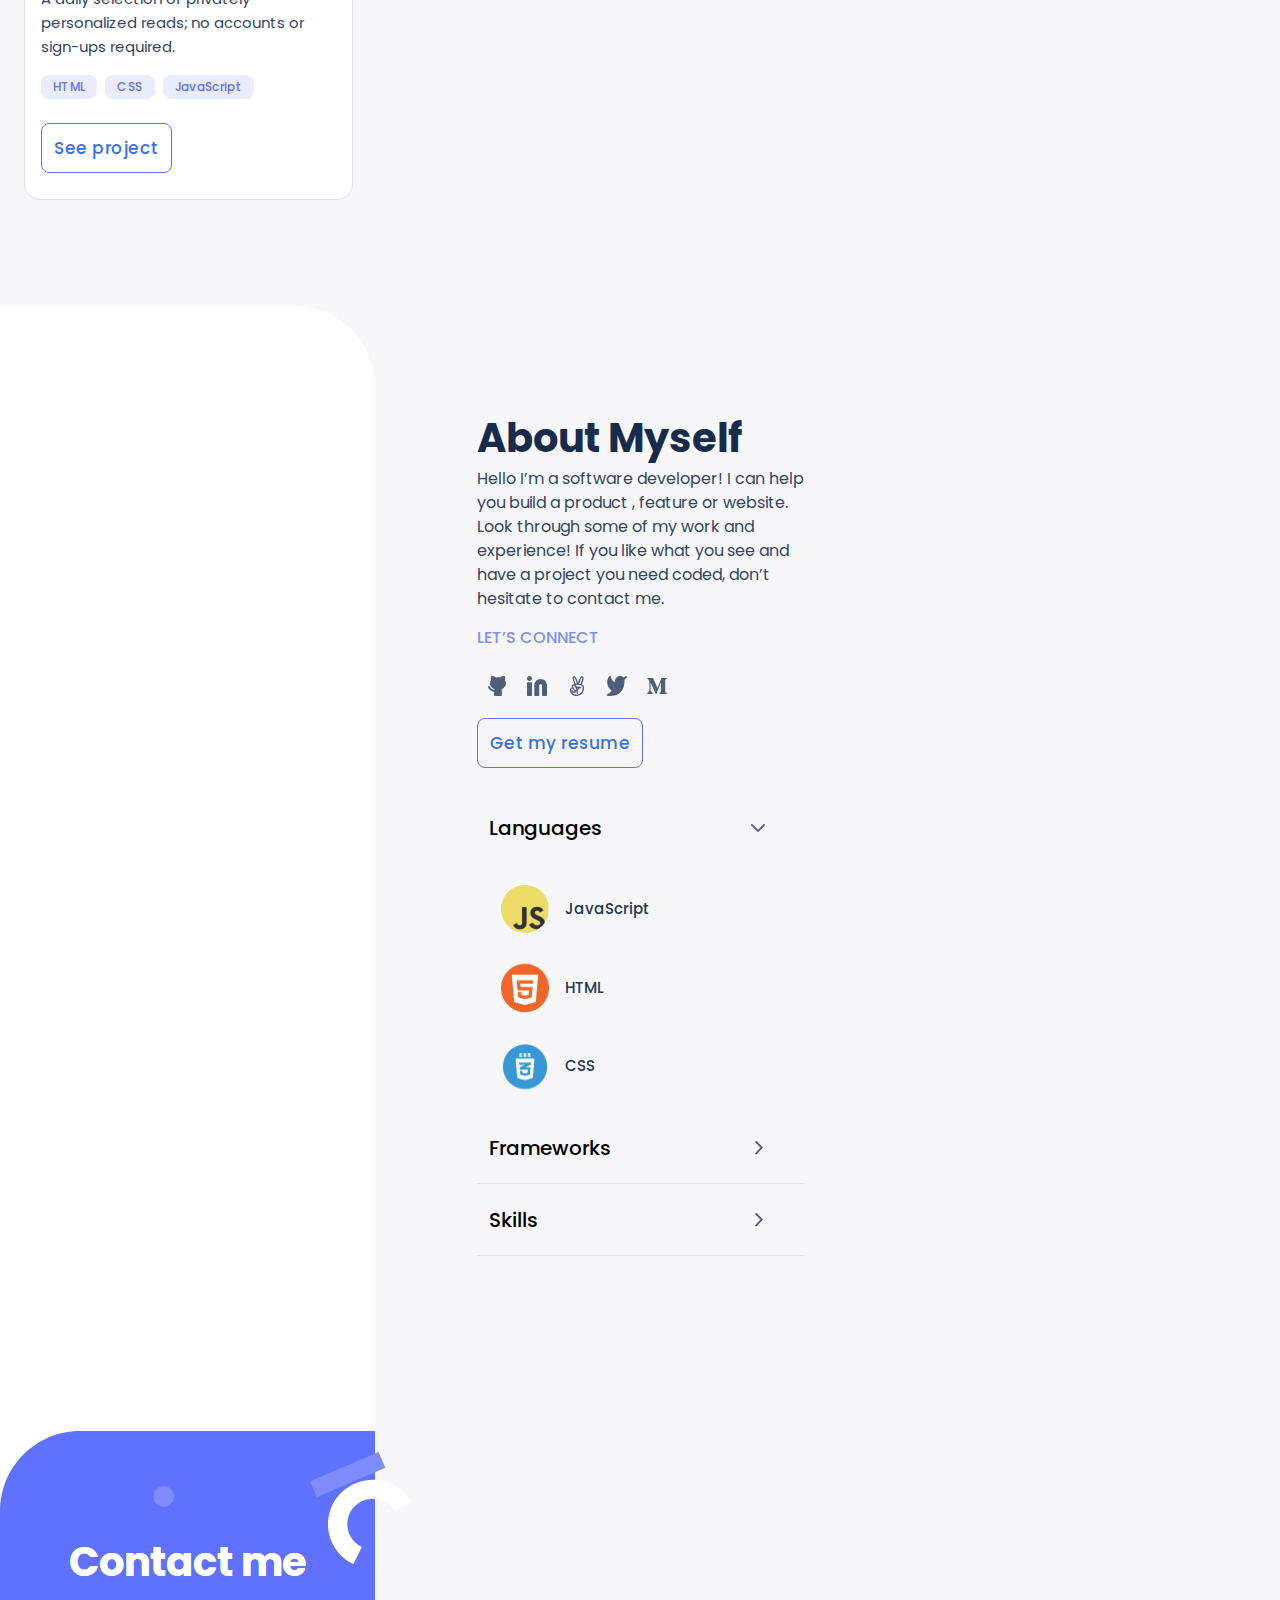
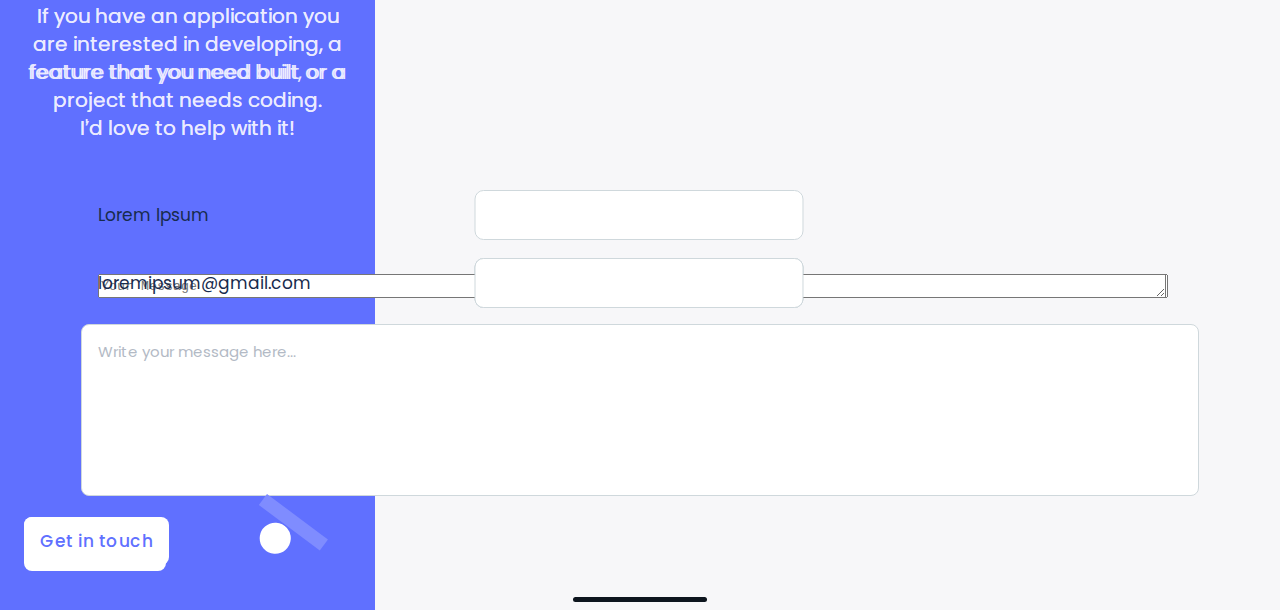
==== commit f6ca9b32: "Add files via upload" ====
--- a/mobile-main-page/template-1-mobile-main.html
+++ b/mobile-main-page/template-1-mobile-main.html
@@ -61,7 +61,7 @@
       <div class="headline">
         <b class="primary-text18">
           <span class="primary-text-txt-container1">
-            <p class="multi-post">I’m Alexandra.</p>
+            <p class="multi-post">I’m Arkam.</p>
             <p class="multi-post">Glad to see you!</p>
           </span>
         </b>
@@ -401,6 +401,49 @@
           that you need built or a project that needs coding.
         </p>
         <p class="multi-post">I’d love to help with it!</p>
+      </div> <div class="contact-form">
+        <b class="primary-text30">Contact me</b>
+        <div class="primary-text31">
+          <p class="multi-post">
+            If you have an application you are interested in developing, a feature
+            that you need built, or a project that needs coding.
+          </p>
+          <p class="multi-post">I'd love to help with it!</p>
+        </div>
+      
+        <form id="contact-form" action="your-server-endpoint.php" method="post">
+          <div class="text-fieldactivated3">
+            <img
+              class="containerbasic-icon2"
+              alt=""
+              src="./public/containerbasic1.svg"
+            />
+            <input
+              type="email"
+              name="email"
+              id="email"
+              class="input-text4"
+              placeholder="Your Email"
+            />
+          </div>
+          <div class="text-fieldactivated3">
+            <img
+              class="containerbasic-icon2"
+              alt=""
+              src="./public/containerbasic1.svg"
+            />
+            <textarea
+              name="message"
+              id="message"
+              class="input-text4"
+              placeholder="Your Message"
+              rows="4"
+            ></textarea>
+          </div>
+          <div class="normal-buttonprimaryenabled1">
+            <button type="submit" class="get-my-resume1">Send Message</button>
+          </div>
+        </form>
       </div>
       <div class="text-fieldactivated3">
         <img
--- a/mobile-main-page/template-1-mobile-main.css
+++ b/mobile-main-page/template-1-mobile-main.css
@@ -9,7 +9,7 @@
   position: absolute;
   top: 104px;
   left: 0;
-  width: 462px;
+  width: 375px;
   height: 587.15px;
 }
 .base-about-my-self,
